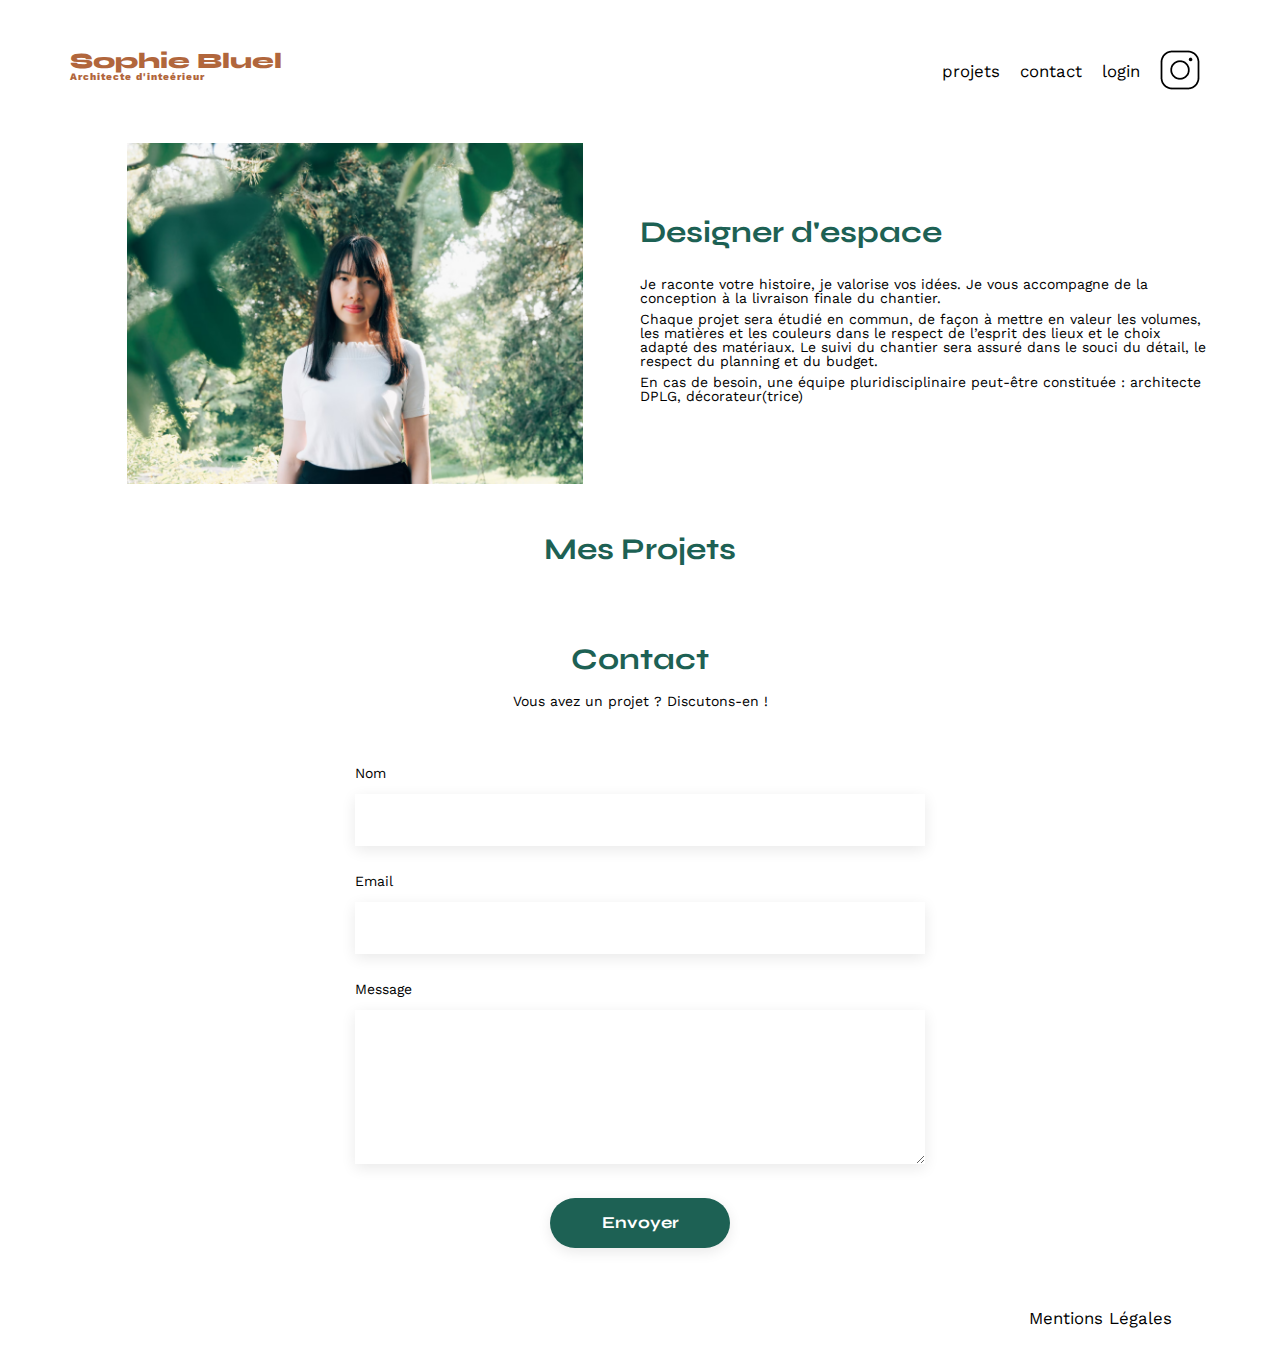
==== FrontEnd/index.html @ d5e8f5f5 "galerie dynamique" ====
<!DOCTYPE html>
<html lang="fr">
<head>
	<meta charset="UTF-8">
	<title>Sophie Bluel - Architecte d'intérieur</title>
	<meta name="viewport" content="width=device-width, initial-scale=1.0">
	<link rel="preconnect" href="https://fonts.googleapis.com">
	<link rel="preconnect" href="https://fonts.gstatic.com" crossorigin>
	<link href="https://fonts.googleapis.com/css2?family=Syne:wght@700;800&family=Work+Sans&display=swap" rel="stylesheet">
	<meta name="description" content="">
	<link rel="stylesheet" href="./assets/style.css">
	<script type="module" src="gallery.js"></script>
</head>
<body>
<header>
	<h1>Sophie Bluel <span>Architecte d'inteérieur</span></h1>
	<nav>
		<ul>
			<li>projets</li>
			<li>contact</li>
			<li>login</li>
			<li><img src="./assets/icons/instagram.png" alt="Instagram"></li>
		</ul>
	</nav>
</header>
<main>
	<section id="introduction">
		<figure>
			<img src="./assets/images/sophie-bluel.png" alt="">
		</figure>
		<article>
			<h2>Designer d'espace</h2>
			<p>Je raconte votre histoire, je valorise vos idées. Je vous accompagne de la conception à la livraison finale du chantier.</p>
			<p>Chaque projet sera étudié en commun, de façon à mettre en valeur les volumes, les matières et les couleurs dans le respect de l’esprit des lieux et le choix adapté des matériaux. Le suivi du chantier sera assuré dans le souci du détail, le respect du planning et du budget.</p>
			<p>En cas de besoin, une équipe pluridisciplinaire peut-être constituée : architecte DPLG, décorateur(trice)</p>
		</article>
	</section>
	<section id="portfolio">
		<h2>Mes Projets</h2>
		<div class="gallery">
		<!-- galerie DOM javascript -->
		</div>
	</section>
	<section id="contact">
		<h2>Contact</h2>
		<p>Vous avez un projet ? Discutons-en !</p>
		<form action="#" method="post">
			<label for="name">Nom</label>
			<input type="text" name="name" id="name">
			<label for="email">Email</label>
			<input type="email" name="email" id="email">
			<label for="message">Message</label>
			<textarea name="message" id="message" cols="30" rows="10"></textarea>
			<input type="submit" value="Envoyer">
		</form>
	</section>
</main>

<footer>
	<nav>
		<ul>
			<li>Mentions Légales</li>
		</ul>
	</nav>
</footer>
</body>
</html>
---- FrontEnd/assets/style.css ----
/* http://meyerweb.com/eric/tools/css/reset/
   v2.0 | 20110126
   License: none (public domain)
*/

html, body, div, span, applet, object, iframe,
h1, h2, h3, h4, h5, h6, p, blockquote, pre,
a, abbr, acronym, address, big, cite, code,
del, dfn, em, img, ins, kbd, q, s, samp,
small, strike, strong, sub, sup, tt, var,
b, u, i, center,
dl, dt, dd, ol, ul, li,
fieldset, form, label, legend,
table, caption, tbody, tfoot, thead, tr, th, td,
article, aside, canvas, details, embed,
figure, figcaption, footer, header, hgroup,
menu, nav, output, ruby, section, summary,
time, mark, audio, video {
	margin: 0;
	padding: 0;
	border: 0;
	font-size: 100%;
	font: inherit;
	vertical-align: baseline;
}
/* HTML5 display-role reset for older browsers */
article, aside, details, figcaption, figure,
footer, header, hgroup, menu, nav, section {
	display: block;
}
body {
	line-height: 1;
}
ol, ul {
	list-style: none;
}
blockquote, q {
	quotes: none;
}
blockquote:before, blockquote:after,
q:before, q:after {
	content: '';
	content: none;
}
table {
	border-collapse: collapse;
	border-spacing: 0;
}
/** end reset css**/
body {
	max-width: 1140px;
	margin:auto;
	font-family: 'Work Sans' ;
	font-size: 14px;
}
header {
	display: flex;
	justify-content: space-between;
	margin: 50px 0
}
section {
	margin: 50px 0
}

h1{
	display: flex;
	flex-direction: column;
	font-family: 'Syne';
	font-size: 22px;
	font-weight: 800;
	color: #B1663C
}

h1 > span {
	font-family: 'Work Sans';
	font-size:10px;
	letter-spacing: 0.1em;
;
}

h2{
	font-family: 'Syne';
	font-weight: 700;
	font-size: 30px;
	color: #1D6154
}
nav ul {
	display: flex;
	align-items: center;
	list-style-type: none;

}
nav li {
	padding: 0 10px;
	font-size: 1.2em;
}

li:hover {
	color: #B1663C;
}
#introduction {
	display: flex;
	align-items: center;
}
#introduction figure {
	flex: 1
}
#introduction img {
	display: block;
	margin: auto;
	width: 80%;
}

#introduction article {
	flex: 1
}
#introduction h2 {
	margin-bottom: 1em;
}

#introduction p {
	margin-bottom: 0.5em;
}
#portfolio h2 {
	text-align: center;
	margin-bottom: 1em;
}
.gallery {
	width: 100%;
	display: grid;
	grid-template-columns: 1fr 1fr 1fr;
	grid-column-gap: 20px;
	grid-row-gap: 20px;
}

.gallery img {
	width: 100%;

}
#contact {
	width: 50%;
margin: auto;
}
#contact > * {
	text-align: center;

}
#contact h2{
	margin-bottom: 20px;
}
#contact form {
	text-align: left;
	margin-top:30px;
	display: flex;
	flex-direction: column;
}

#contact input {
	height: 50px;
	font-size: 1.2em;
	border: none;
	box-shadow: 0px 4px 14px rgba(0, 0, 0, 0.09);
}
#contact label {
	margin: 2em 0 1em 0;
}
#contact textarea {
	border: none;
	box-shadow: 0px 4px 14px rgba(0, 0, 0, 0.09);
}

input[type="submit"]{
	font-family: 'Syne';
	font-weight: 700;
	color: white;
	background-color: #1D6154;
	margin : 2em auto ;
	width: 180px;
	text-align: center;
	border-radius: 60px ;
}

footer nav ul {
	display: flex;
	justify-content: flex-end;
	margin: 2em
}
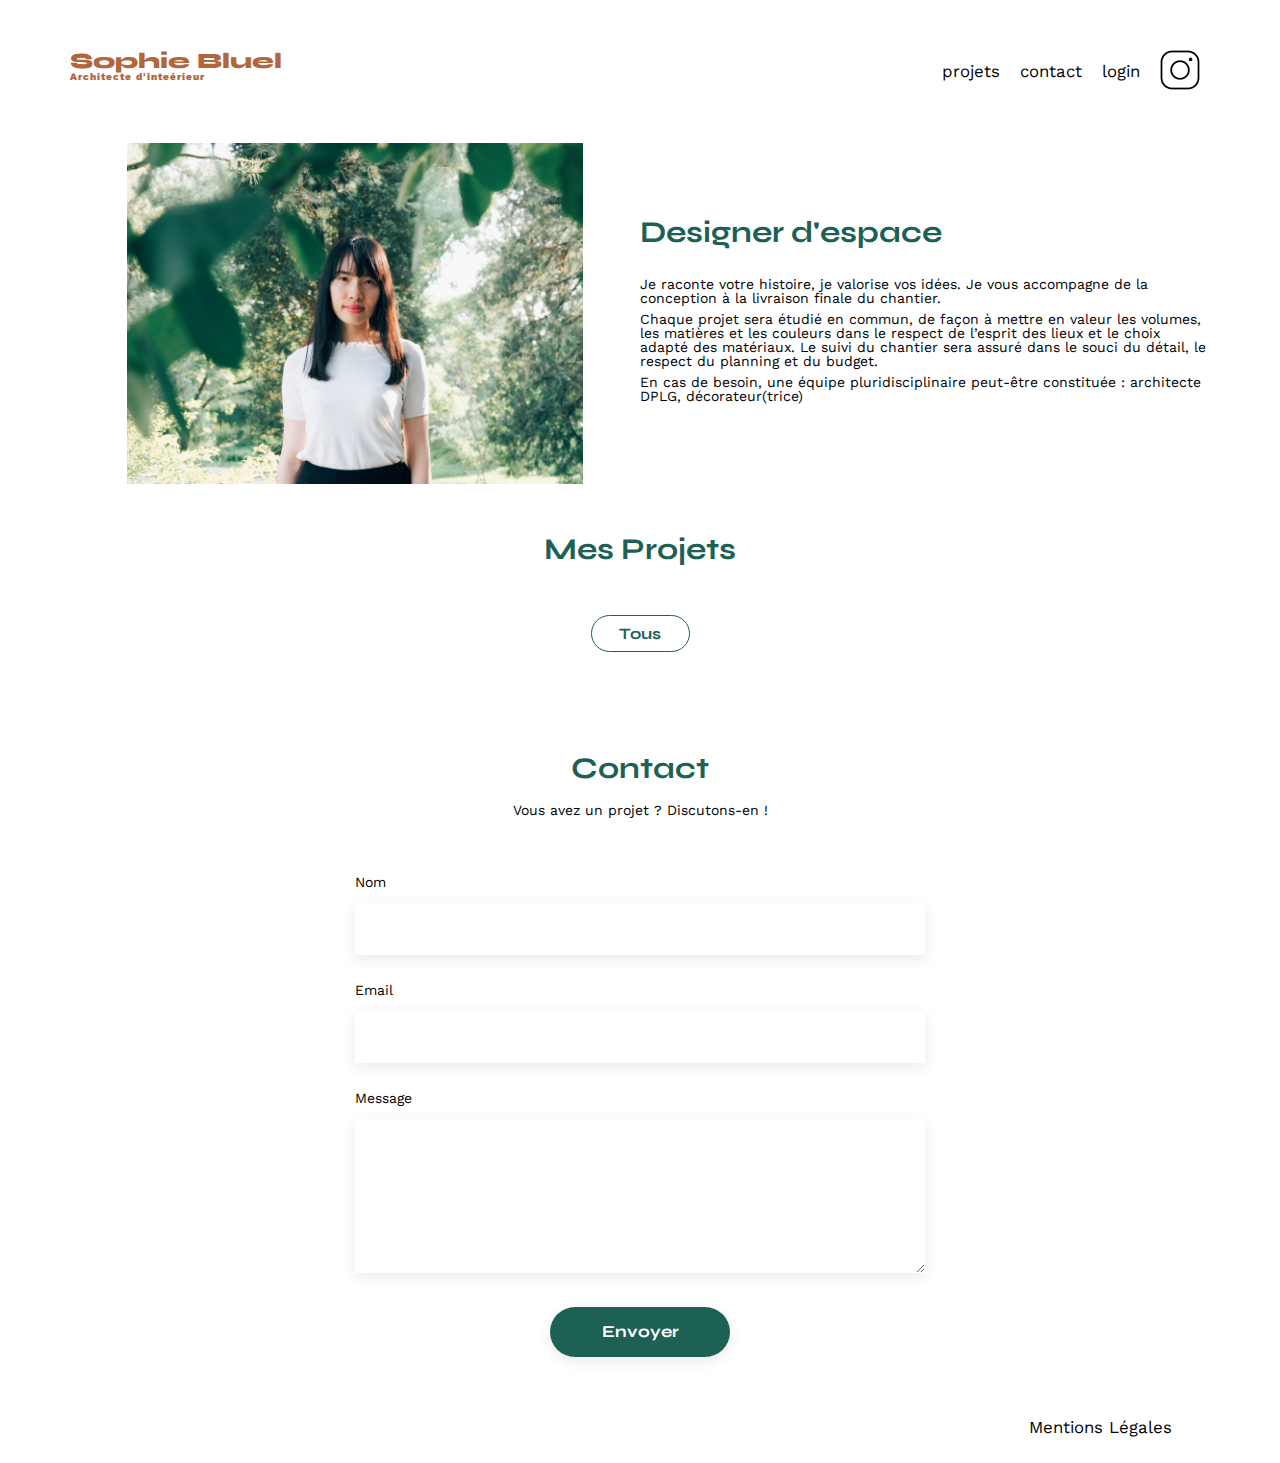
==== commit 813578e0: "bouttons dynamiques plus compilation dans script.js" ====
--- a/FrontEnd/index.html
+++ b/FrontEnd/index.html
@@ -9,8 +9,7 @@
 	<link href="https://fonts.googleapis.com/css2?family=Syne:wght@700;800&family=Work+Sans&display=swap" rel="stylesheet">
 	<meta name="description" content="">
 	<link rel="stylesheet" href="./assets/style.css">
-	<script type="module" src="gallery.js"></script>
-</head>
+	<script type="module" src="script.js"></script>
 <body>
 <header>
 	<h1>Sophie Bluel <span>Architecte d'inteérieur</span></h1>
@@ -37,6 +36,10 @@
 	</section>
 	<section id="portfolio">
 		<h2>Mes Projets</h2>
+		<div class="filtres">
+			<div class="filtres__button">Tous</div>
+		<!-- bouttons DOM javascript -->
+		</div>
 		<div class="gallery">
 		<!-- galerie DOM javascript -->
 		</div>
--- a/FrontEnd/assets/style.css
+++ b/FrontEnd/assets/style.css
@@ -125,6 +125,29 @@
 	text-align: center;
 	margin-bottom: 1em;
 }
+.filtres {
+	display: flex;
+	justify-content: center;
+    align-items: center;
+	gap: 10px;
+	margin: 51px 0 51px 0;
+}
+.filtres__button {
+	display: flex;
+    justify-content: center;
+	font-family: 'Syne';
+	font-weight: 700;
+	font-size: 16px;
+	color: #1D6154;
+	border: 1px solid #1D6154;
+	border-radius: 60px;
+	padding: 9.5px;
+	min-width: 78px;
+}
+.filtres__button--actif{
+	background-color: #1D6154;
+	color: white;
+}
 .gallery {
 	width: 100%;
 	display: grid;
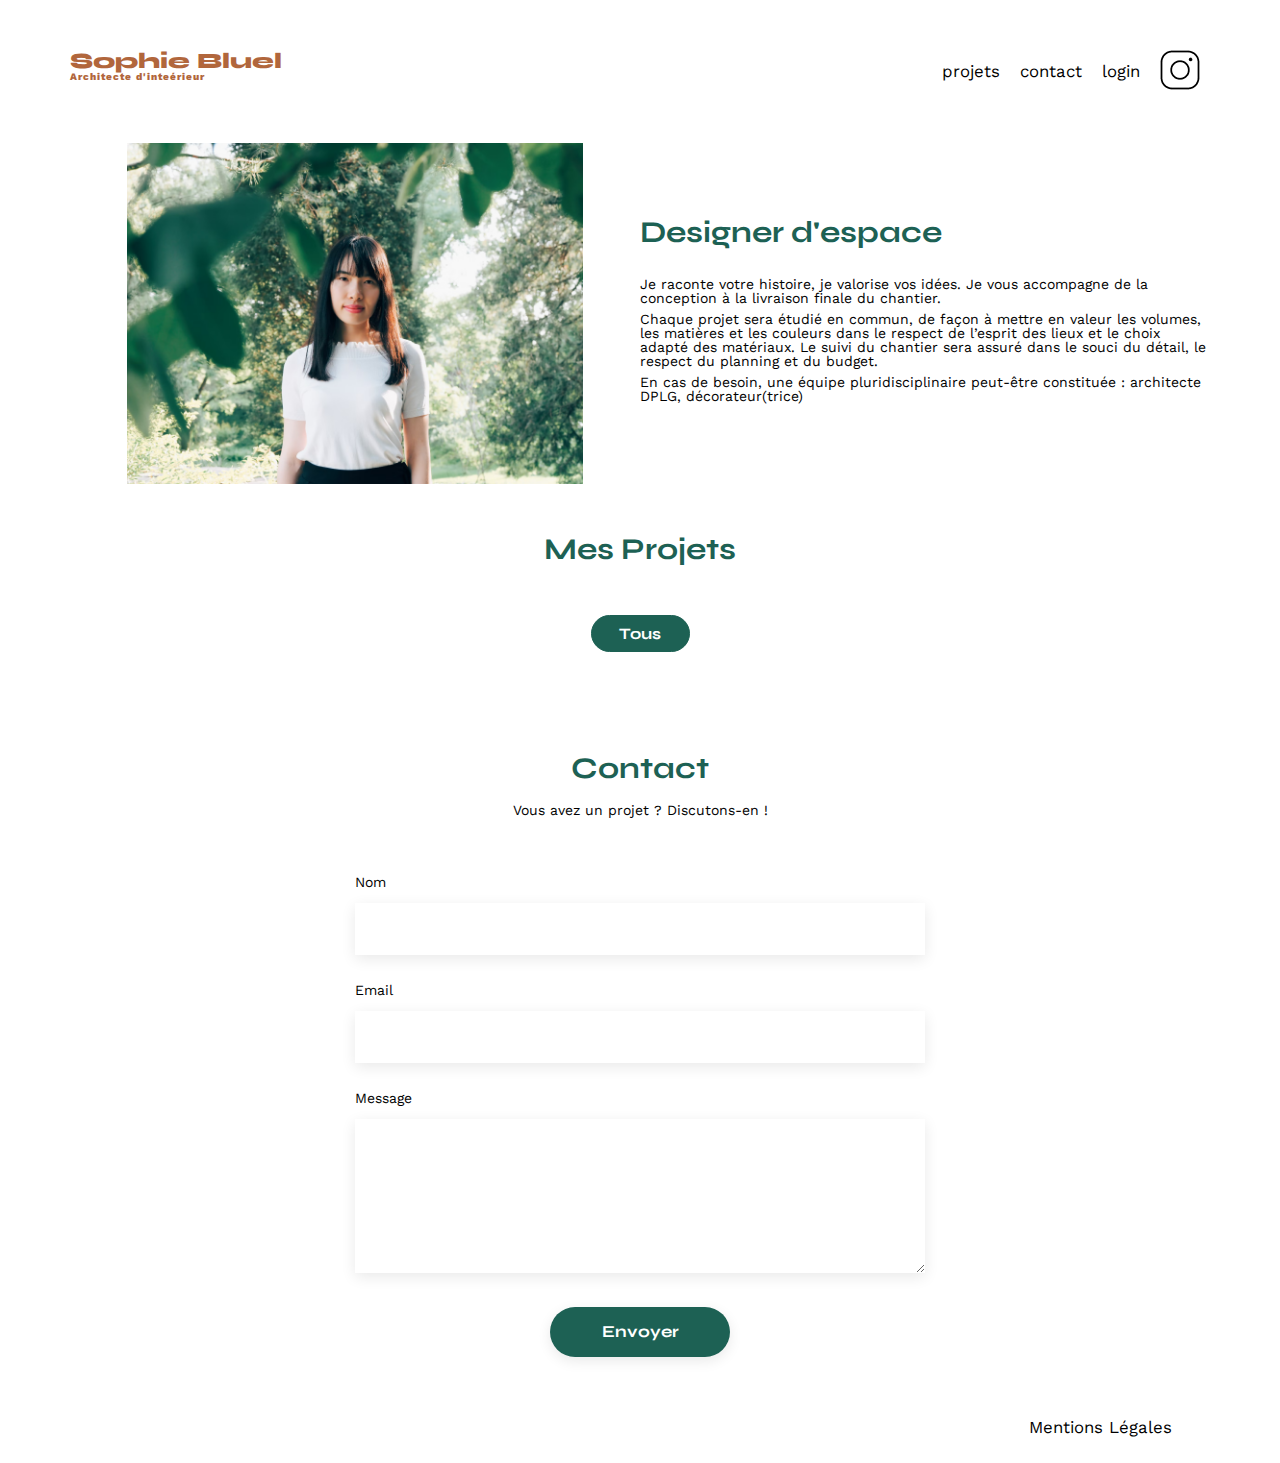
==== commit 379f9227: "ajout des filtres" ====
--- a/FrontEnd/index.html
+++ b/FrontEnd/index.html
@@ -37,7 +37,7 @@
 	<section id="portfolio">
 		<h2>Mes Projets</h2>
 		<div class="filtres">
-			<div class="filtres__button">Tous</div>
+			<span class="filtres__button active" data-filter="all">Tous</span>
 		<!-- bouttons DOM javascript -->
 		</div>
 		<div class="gallery">
--- a/FrontEnd/assets/style.css
+++ b/FrontEnd/assets/style.css
@@ -88,6 +88,7 @@
 	display: flex;
 	align-items: center;
 	list-style-type: none;
+	cursor: pointer;
 
 }
 nav li {
@@ -143,8 +144,14 @@
 	border-radius: 60px;
 	padding: 9.5px;
 	min-width: 78px;
-}
-.filtres__button--actif{
+	cursor: pointer;
+	transition: all 0.3s ease;
+}
+.filtres__button:hover {
+	background-color:#0E2F28;
+	color: white;
+}
+.active{
 	background-color: #1D6154;
 	color: white;
 }
@@ -155,7 +162,20 @@
 	grid-column-gap: 20px;
 	grid-row-gap: 20px;
 }
-
+.gallery__item.show{
+	animation: fadeIn 0.5s ease;
+}
+@keyframes fadeIn{
+	0%{
+		opacity: 0;
+	}
+	100%{
+		opacity: 1;
+	}
+}
+.gallery__item.hide{
+	display: none;
+}
 .gallery img {
 	width: 100%;
 
@@ -201,6 +221,11 @@
 	width: 180px;
 	text-align: center;
 	border-radius: 60px ;
+	cursor: pointer;
+}
+input:hover {
+	background-color:#0E2F28;
+	color: white;
 }
 
 footer nav ul {
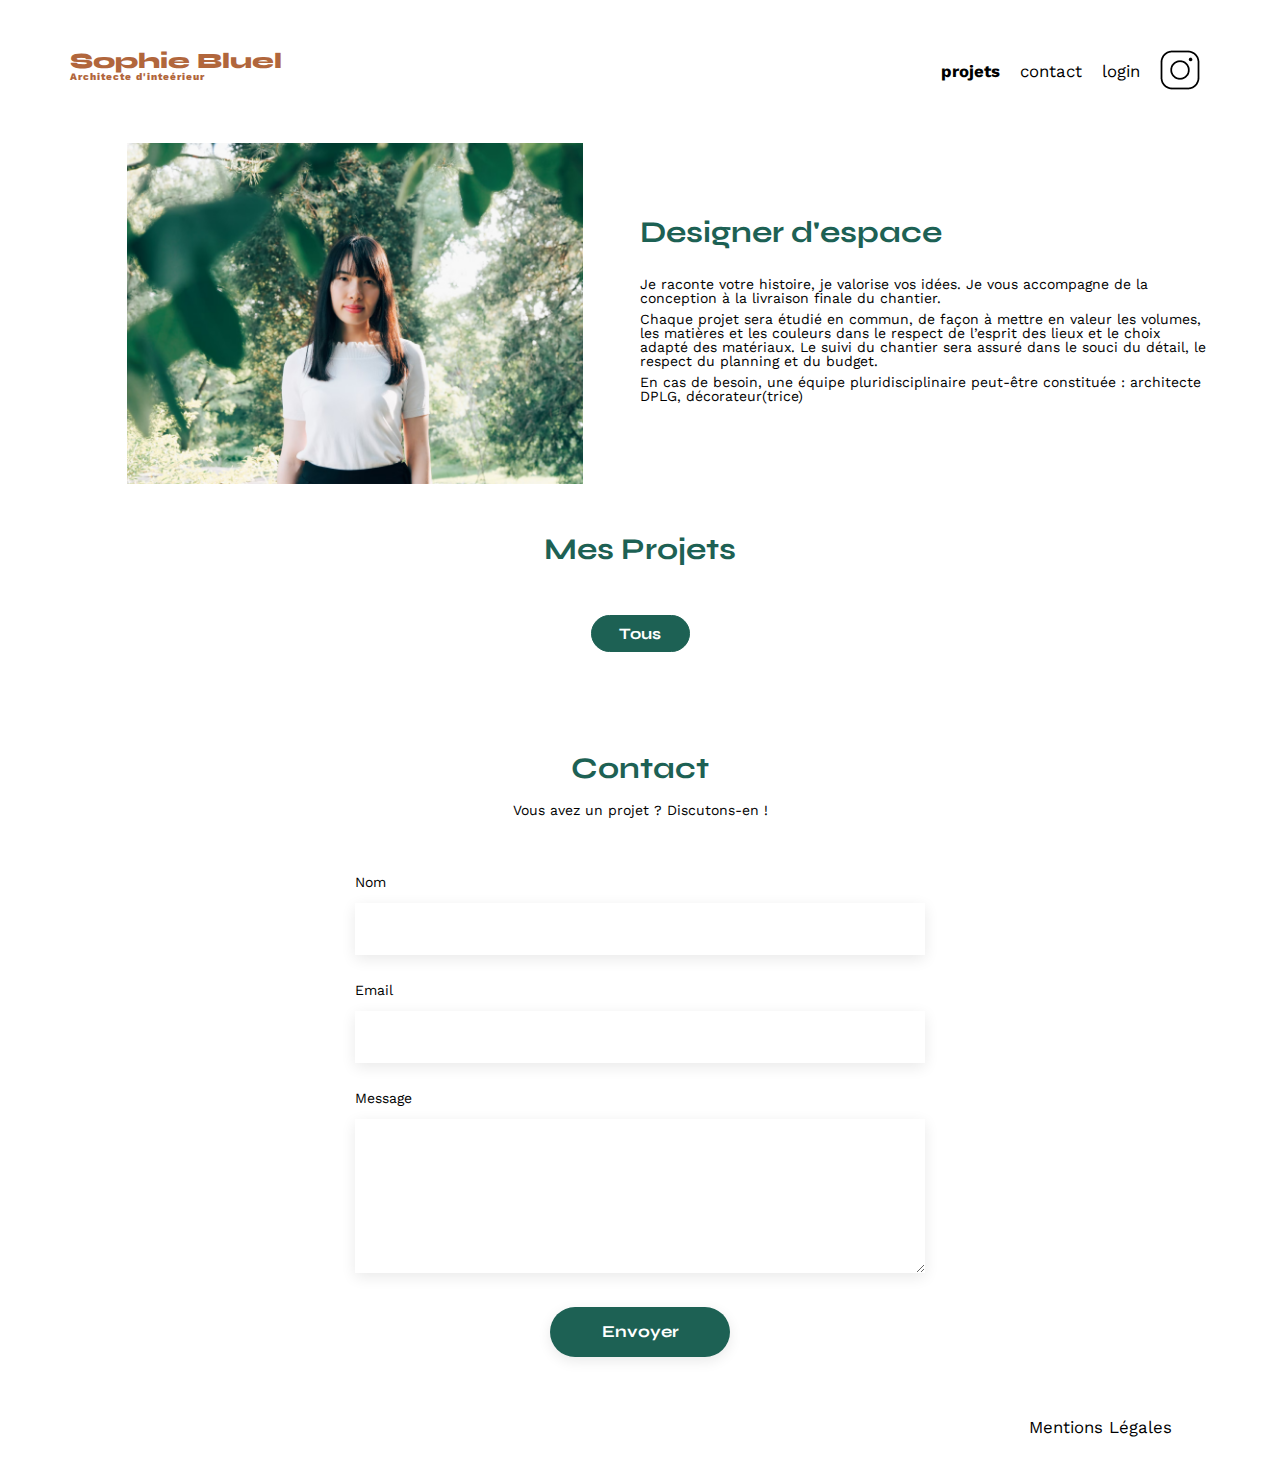
==== commit 4673c0cc: "page login" ====
--- a/FrontEnd/index.html
+++ b/FrontEnd/index.html
@@ -15,9 +15,9 @@
 	<h1>Sophie Bluel <span>Architecte d'inteérieur</span></h1>
 	<nav>
 		<ul>
-			<li>projets</li>
+			<li class="black">projets</li>
 			<li>contact</li>
-			<li>login</li>
+			<a href="http://127.0.0.1:5500/FrontEnd/login.html"><li>login</li></a>
 			<li><img src="./assets/icons/instagram.png" alt="Instagram"></li>
 		</ul>
 	</nav>
@@ -54,7 +54,7 @@
 			<input type="email" name="email" id="email">
 			<label for="message">Message</label>
 			<textarea name="message" id="message" cols="30" rows="10"></textarea>
-			<input type="submit" value="Envoyer">
+			<input class="button" type="submit" value="Envoyer">
 		</form>
 	</section>
 </main>
--- a/FrontEnd/assets/style.css
+++ b/FrontEnd/assets/style.css
@@ -91,13 +91,26 @@
 	cursor: pointer;
 
 }
+
+nav a {
+	text-decoration: none;
+	color:black;
+}
 nav li {
 	padding: 0 10px;
 	font-size: 1.2em;
 }
 
+.black{
+	font-weight: 700;
+}
+
 li:hover {
 	color: #B1663C;
+}
+
+.margin-top {
+	margin-top: 162px;
 }
 #introduction {
 	display: flex;
@@ -223,9 +236,16 @@
 	border-radius: 60px ;
 	cursor: pointer;
 }
-input:hover {
+.button:hover {
 	background-color:#0E2F28;
 	color: white;
+}
+
+.log_forget {
+	display: flex;
+	justify-content: center;
+	text-decoration: underline;
+	color: black;
 }
 
 footer nav ul {
@@ -234,3 +254,12 @@
 	margin: 2em
 }
 
+.absolute{
+	position: absolute;
+	bottom: 0px;
+}
+
+.relative{
+	position: relative;
+	left: 921.7px;
+}